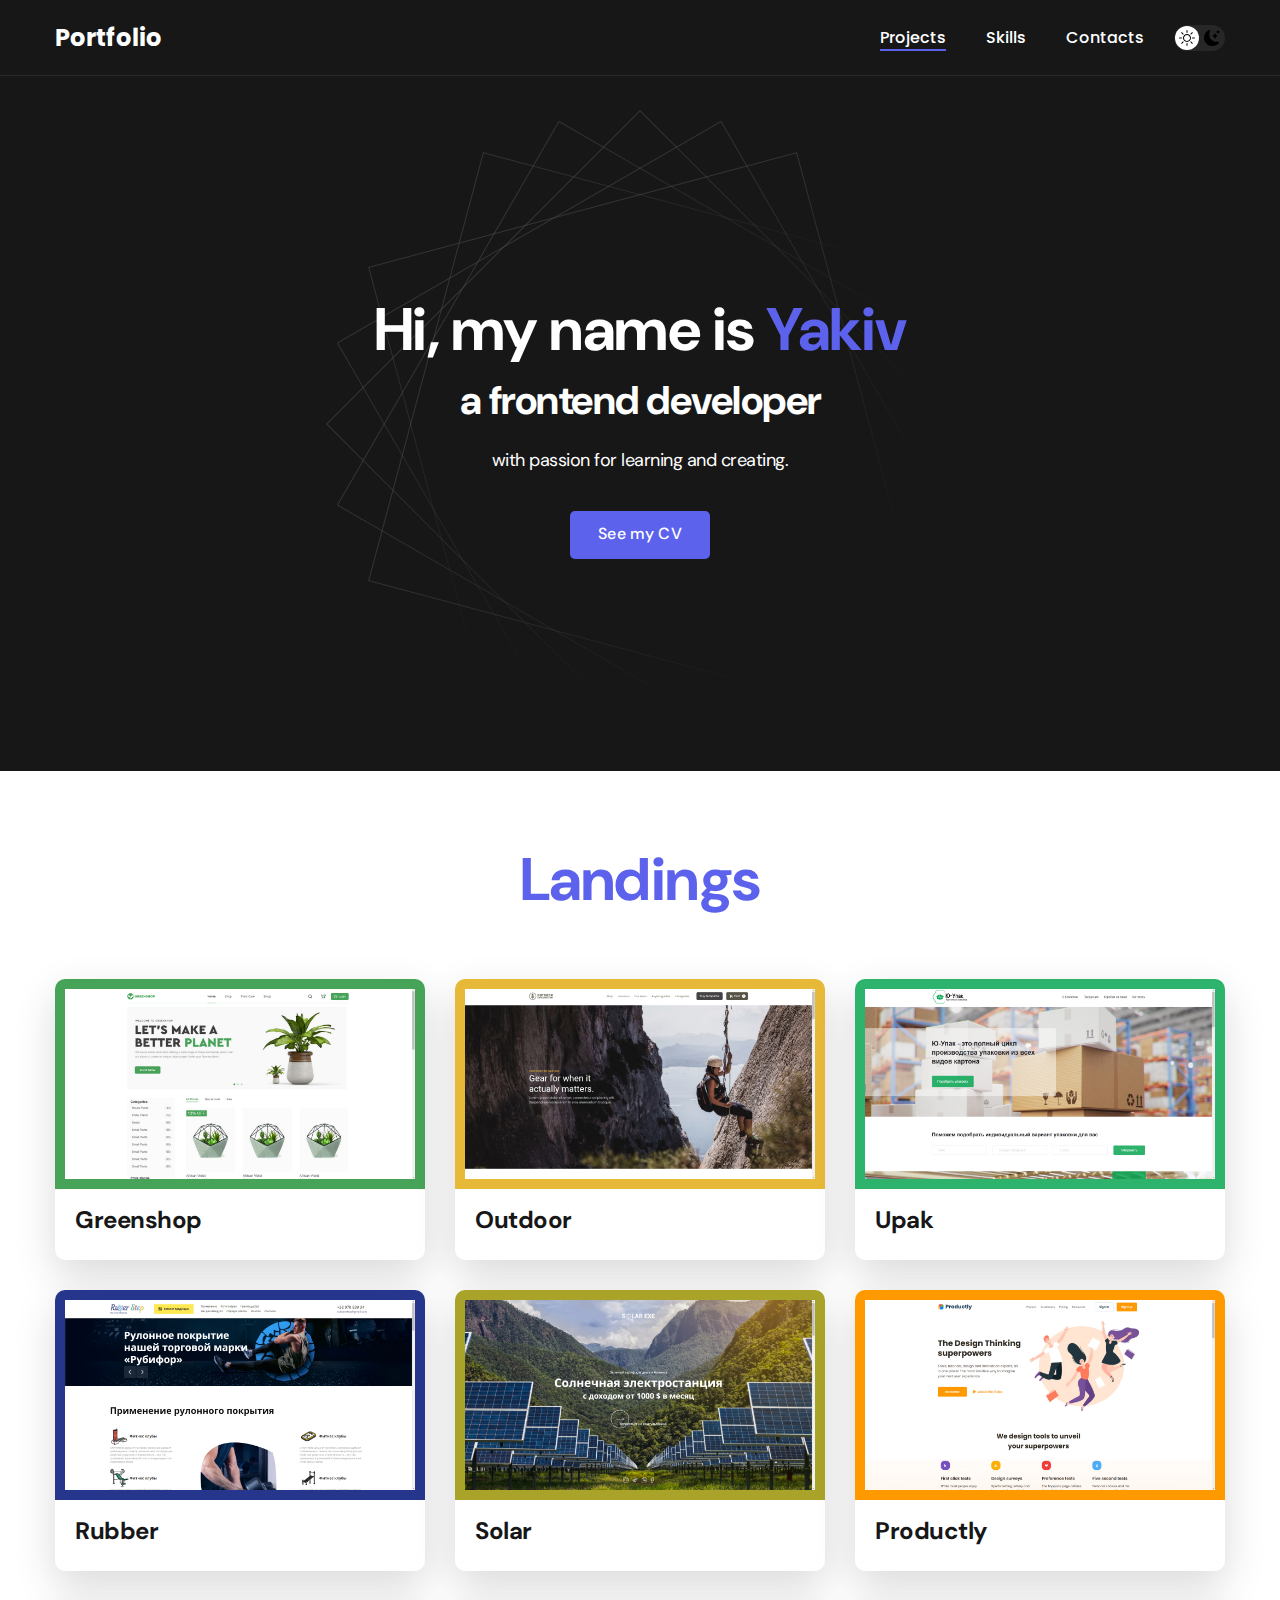
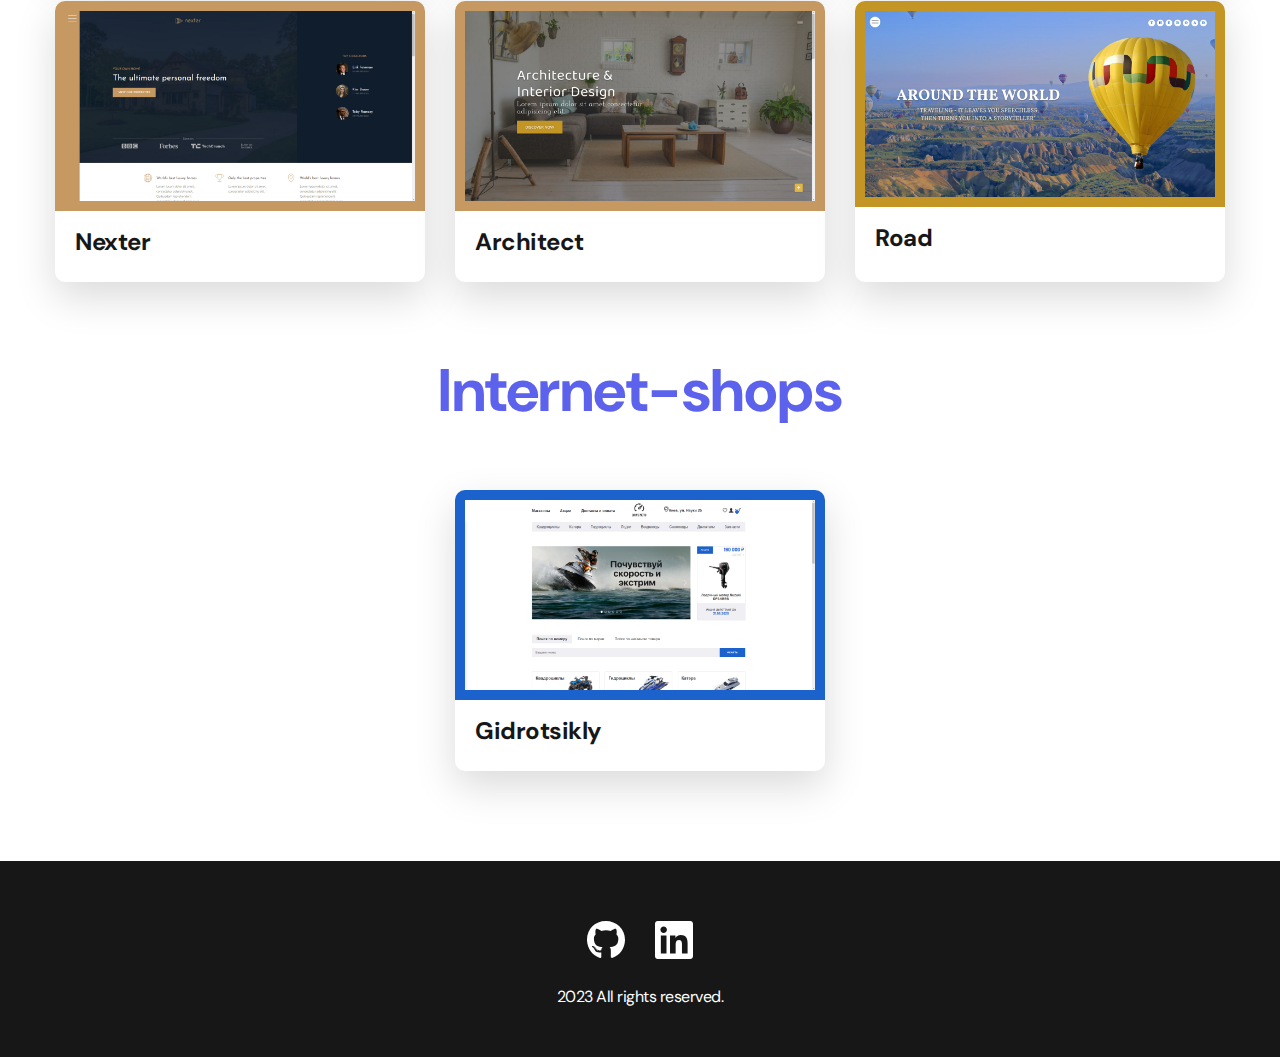
==== index.html @ d3146321 "add something" ====
<!DOCTYPE html>
<html lang="en">

<head>
  <meta charset="UTF-8">
  <meta http-equiv="X-UA-Compatible" content="IE=edge">
  <meta name="viewport" content="width=device-width, initial-scale=1.0">
  <title>Portfolio</title>
  <link rel="stylesheet" href="./css/main.css">
</head>

<body>
  <nav class="nav">
    <div class="container">
      <div class="nav-row">
        <a href="./index.html" class="logo"><strong>Portfolio</strong></a>

        <button class="dark-mode-btn">
          <img src="./img/icons/sun.svg" alt="Light mode" class="dark-mode-btn__icon">
          <img src="./img/icons/moon.svg" alt="Dark mode" class="dark-mode-btn__icon">
        </button>

        <ul class="nav-list">
          <li class="nav-list__item"><a href="./index.html" class="nav-list__link nav-list__link--active">Projects</a>
          </li>
          <li class="nav-list__item"><a href="./skills.html" class="nav-list__link">Skills</a></li>
          <li class="nav-list__item"><a href="./contacts.html" class="nav-list__link">Contacts</a></li>
        </ul>
      </div>
    </div>
  </nav>

  <header class="header">
    <div class="header__wrapper">
      <h1 class="header__title">
        <strong>Hi, my name is <em>Yakiv</em></strong><br>
        a frontend developer
      </h1>
      <div class="header__text">
        <p>with passion for learning and creating.</p>
      </div>
      <a href="https://github.com/yakovmanit/CV/blob/main/Sample_CV.pdf " class="btn">See my CV</a>
    </div>
  </header>

  <section class="section landings">
    <div class="container">
      <h2 class="title-1">Landings</h2>
      <ul class="projects">
        <li class="project">
          <a href="https://yakovmanit.github.io/greenshop/">
            <img src="./img/projects/01.jpg" alt="Project img" class="project__img project__img--1">
            <h3 class="project__title">Greenshop</h3>
          </a>
        </li>
        <li class="project">
          <a href="https://yakovmanit.github.io/outdoor/">
            <img src="./img/projects/03.jpg" alt="Project img" class="project__img project__img--3">
            <h3 class="project__title">Outdoor</h3>
          </a>
        </li>
        <li class="project">
          <a href="https://yakovmanit.github.io/upak/">
            <img src="./img/projects/02.jpg" alt="Project img" class="project__img project__img--2">
            <h3 class="project__title">Upak</h3>
          </a>
        </li>
        <li class="project">
          <a href="https://yakovmanit.github.io/rubber/">
            <img src="./img/projects/04.jpg" alt="Project img" class="project__img project__img--4">
            <h3 class="project__title">Rubber</h3>
          </a>
        </li>
        <li class="project">
          <a href="https://yakovmanit.github.io/solar/">
            <img src="./img/projects/05.jpg" alt="Project img" class="project__img project__img--5">
            <h3 class="project__title">Solar</h3>
          </a>
        </li>
        <li class="project">
          <a href="https://yakovmanit.github.io/Productly/">
            <img src="./img/projects/06.jpg" alt="Project img" class="project__img project__img--6">
            <h3 class="project__title">Productly</h3>
          </a>
        </li>
        <li class="project">
          <a href="https://yakovmanit.github.io/nexter/">
            <img src="./img/projects/07.jpg" alt="Project img" class="project__img project__img--7">
            <h3 class="project__title">Nexter</h3>
          </a>
        </li>
        <li class="project">
          <a href="https://yakovmanit.github.io/archi/">
            <img src="./img/projects/08.jpg" alt="Project img" class="project__img project__img--8">
            <h3 class="project__title">Architect</h3>
          </a>
        </li>
        <li class="project">
          <a href="https://yakovmanit.github.io/road/">
            <img src="./img/projects/09.jpg" alt="Project img" class="project__img project__img--9">
            <h3 class="project__title">Road</h3>
          </a>
        </li>
      </ul>
    </div>
  </section>

  <section class="section internet-shops">
    <div class="container">
      <h2 class="title-1">Internet-shops</h2>
      <ul class="projects">
        <li class="project">
          <a href="./shop-page-gidrotsikly.html">
            <img src="./img/projects/gidrotsikly-index.jpg" alt="Project img" class="project__img project__img--gidrotsikly">
            <h3 class="project__title">Gidrotsikly</h3>
          </a>
        </li>
      </ul>
    </div>
  </section>

  <footer class="footer">
    <div class="container">
      <div class="footer__wrapper">
        <ul class="social">
          <li class="social__item"><a href="https://github.com/yakovmanit"><img src="./img/icons/gitHub.svg"
                alt="Link"></a></li>
          <li class="social__item"><a
              href="https://www.linkedin.com/in/%D1%8F%D0%BA%D1%96%D0%B2-%D0%BC%D0%B0%D0%BD%D0%B8%D1%86%D1%8C%D0%BA%D0%B8%D0%B9-84a394285/"><img
                src="./img/icons/linkedIn.svg" alt="Link"></a></li>
        </ul>
        <div class="copyright">
          <p>2023 All rights reserved.</p>
        </div>
      </div>
    </div>
  </footer>

  <script src="./js/main.js"></script>

</body>

</html>
---- css/main.css ----
@import "./reset.css";
@import url('https://fonts.googleapis.com/css2?family=DM+Sans:wght@400;500;700&family=Poppins:wght@400;500;700&display=swap');

/*
font-family: 'DM Sans', sans-serif;
font-family: 'Poppins', sans-serif;
*/

/* * {
    border: 1px solid red;
} */

:root {
  --blackpure: #000;
  --black: #171718;
  --black-border: #26292D;
  --white: #fff;
  --purple: #5C62EC;

  --text-color: var(--black);

  --dark-bg: var(--black);
  --dark-border: var(--black-border);
  --header-text: var(--white);
  --accent: var(--purple);

  /* Light mode */
  --page-bg: var(--white);
  --text-color: var(--black);

  --title-1: var(--accent);

  --project-card-bg: var(--white);
  --project-card-text: var(--black);
  --box-shadow: 0px 5px 35px rgba(0, 0, 0, 0.25);
}

.dark {
  /* Dark mode */
  --page-bg: #252526;
  --text-color: var(--white);

  --title-1: var(--white);

  --project-card-bg: var(--black);
  --project-card-text: var(--white);
  --box-shadow: 0px 5px 35px rgba(0, 0, 0, 0.8);
}

html,
body {
  display: flex;
  flex-direction: column;
  min-height: 100vh;

  font-family: 'DM Sans', sans-serif;
  letter-spacing: -0.5px;

  /* Light mode */
  background-color: var(--page-bg);
  color: var(--text-color);
}

/* General */

.container {
  margin: 0 auto;
  padding: 0 15px;
  max-width: 1200px;
}

.none {
  display: none !important;
}

.section {
  margin: 70px 0;
}

.section+.section {
  margin-top: 0;
  margin-bottom: 90px;
}

.title-1 {
  margin-bottom: 60px;

  font-size: 60px;
  font-weight: 700;
  line-height: 1.3;
  color: var(--title-1);
  text-align: center;
}

.title-2 {
  margin-bottom: 20px;

  font-size: 40px;
  font-weight: 700;
  line-height: 1.3;
}

/* Nav */

.nav {
  padding: 20px 0;
  border-bottom: 1px solid var(--dark-border);
  background-color: var(--dark-bg);
  color: var(--header-text);
  letter-spacing: normal;
}

.nav-row {
  display: flex;
  justify-content: flex-end;
  align-items: center;
  column-gap: 30px;
  row-gap: 20px;
  flex-wrap: wrap;
}

.logo {
  margin-right: auto;
  color: var(--header-text);
  font-size: 24px;
  font-family: 'Poppins', sans-serif;
}

.logo strong {
  font-weight: 700;
}

.nav-list {
  display: flex;
  flex-wrap: wrap;
  row-gap: 10px;
  align-items: center;
  column-gap: 40px;
  font-size: 16px;
  font-weight: 500;
  font-family: 'Poppins', sans-serif;
}

.nav-list__link {
  color: var(--header-text);
  transition: opacity 0.2s ease-in;
}

.nav-list__link:hover {
  opacity: 0.8;
}

.nav-list__link--active {
  position: relative;
}

.nav-list__link--active::before {
  content: "";

  position: absolute;
  left: 0;
  top: 100%;

  display: block;
  height: 2px;
  width: 100%;
  background-color: var(--accent);
}

/* Dark mode btn */

.dark-mode-btn {
  order: 9;

  position: relative;
  display: flex;
  justify-content: space-between;

  width: 51px;
  height: 26px;
  padding: 5px;

  border-radius: 50px;
  background-color: #272727;
}

.dark-mode-btn::before {
  content: "";

  position: absolute;
  top: 1px;
  left: 1px;

  display: block;
  width: 24px;
  height: 24px;

  border-radius: 50%;
  background-color: var(--white);

  transition: left 0.2s ease-in;
}

.dark-mode-btn--active::before {
  left: 26px;
}

.dark-mode-btn__icon {
  position: relative;
  z-index: 9;
}

/* Header */

.header {
  padding: 40px 0;
  min-height: 695px;

  display: flex;
  justify-content: center;
  align-items: center;

  background-color: var(--dark-bg);
  background-image: url('./../img/header-bg.png');
  background-repeat: no-repeat;
  background-size: auto;
  background-position: center center;

  color: var(--header-text);
  text-align: center;
}

.header__wrapper {
  padding: 0 15px;
  max-width: 660px;
}

.header__title {
  margin-bottom: 20px;
  font-size: 40px;
  font-weight: 700;
  line-height: 1.4;
}

.header__title strong {
  font-size: 60px;
  font-weight: 700;
}

.header__title em {
  font-style: normal;
  color: var(--accent);
}

.header__text {
  margin-bottom: 40px;
  font-size: 18px;
  line-height: 1.333;
}

.header__text p+p {
  margin-top: 0.5em;
}

/* Btn */

.btn {
  display: inline-block;
  height: 48px;
  padding: 12px 28px;

  border-radius: 5px;
  background-color: var(--accent);
  color: var(--white);
  letter-spacing: 0.15px;
  font-size: 16px;
  font-weight: 500;

  transition: opacity 0.2s ease-in;
}

.btn:hover {
  opacity: 0.8;
}

.btn:active {
  position: relative;
  top: 1px;
}

/* Btn outline */

.btn-outline {
  display: flex;
  column-gap: 10px;
  align-items: center;

  height: 48px;
  padding: 12px 20px;

  border-radius: 5px;
  border: 1px solid var(--blackpure);
  background-color: var(--white);
  color: var(--blackpure);

  transition: opacity 0.2s ease-in;
}

.btn-outline:hover {
  opacity: 0.8;
}

.btn-outline:active {
  position: relative;
  top: 1px;
}

/* Projects  */

.projects {
  display: flex;
  justify-content: center;
  flex-wrap: wrap;
  column-gap: 30px;
  row-gap: 30px;
}

.project {
  max-width: 370px;
  background-color: var(--project-card-bg);
  box-shadow: 0 15px 40px rgba(0, 0, 0, 0.15);
  ;
  border-radius: 10px;
  transition: all .2s;
}

.project:hover {
  box-shadow: 0 20px 60px rgba(0, 0, 0, 0.2);
  transform: translateY(-2px);
}

.project__img {
  border-radius: 10px 10px 0 0;
  padding: 10px;
}

.project__img--1 {
  background-color: #46a358;
}

.project__img--2 {
  background-color: #08A652D9;
}

.project__img--3 {
  background-color: #e6b939;
}

.project__img--4 {
  background-color: #27368d;
}

.project__img--5 {
  background-color: #A9A32A;
}

.project__img--6 {
  background-color: #ff9900; 
}
.project__img--7 {
  background-color: #c69963; 
}
.project__img--8 {
  background-color: #c69963; 
}
.project__img--9 {
  background-color: #c29525; 
}

.project__img--gidrotsikly {
  background-color: #1C62CD; 
}

.project__title {
  padding: 15px 20px 25px;
  font-weight: 700;
  font-size: 24px;
  line-height: 1.3;
  color: var(--project-card-text);
}

/* Project details */

.project-details {
  margin: 0 auto;
  max-width: 865px;

  display: flex;
  flex-direction: column;
  align-items: center;

  text-align: center;
}

.project-details__cover {
  max-width: 100%;
  margin-bottom: 40px;

  box-shadow: 0px 5px 35px rgba(0, 0, 0, 0.25);
  border-radius: 10px;
}

.project-details__desc {
  margin-bottom: 30px;

  font-weight: 700;
  font-size: 24px;
  line-height: 1.3;
}

/* Content list */

.content-list {
  margin: 0 auto;
  max-width: 570px;
  display: flex;
  flex-direction: column;
  align-items: center;
  row-gap: 40px;
  text-align: center;
}

.content-list a {
  color: var(--accent);
}

.content-list__item {
  font-size: 18px;
  line-height: 1.5;
}

.content-list__item p+p {
  margin-top: 0.5em;
}

/* Footer */

.footer {
  margin-top: auto;
  padding: 60px 0 50px;
  background-color: var(--dark-bg);
  color: var(--header-text);
}

.footer__wrapper {
  display: flex;
  flex-direction: column;
  align-items: center;
  row-gap: 27px;
}

.social {
  display: flex;
  column-gap: 30px;
  align-items: center;
}

.copyright {
  font-size: 16px;
}

.copyright p+p {
  margin-top: 0.5em;
}

@media (max-width: 620px) {

  /* Header  */

  .header {
    min-height: unset;
  }

  .header__title {
    font-size: 30px;
  }

  .header__title strong {
    font-size: 40px;
  }

  /* Nav */

  .nav-row {
    justify-content: space-between;
  }

  .dark-mode-btn {
    order: 0;
  }

  /* General */

  .section {
    padding: 40px 0;
  }

  .title-1 {
    margin-bottom: 30px;
    font-size: 40px;
  }

  .title-2 {
    margin-bottom: 10px;
    font-size: 30px;
  }

  /* Projects */

  .project__title {
    font-size: 22px;
  }

  /* Project page */

  .project-details__desc {
    margin-bottom: 20px;
    font-size: 22px;
  }

  /* Content List */

  .content-list {
    row-gap: 20px;
  }

  .content-list__item {
    font-size: 16px;
  }

  /* Footer */

  .footer {
    padding: 40px 0 30px;
  }

  .footer__wrapper {
    row-gap: 20px;
  }

  /* Social */

  .social {
    column-gap: 20px;
  }

  .social__item {
    width: 28px;
  }

}

.gidrotsikly {
  margin-bottom: 90px;
}
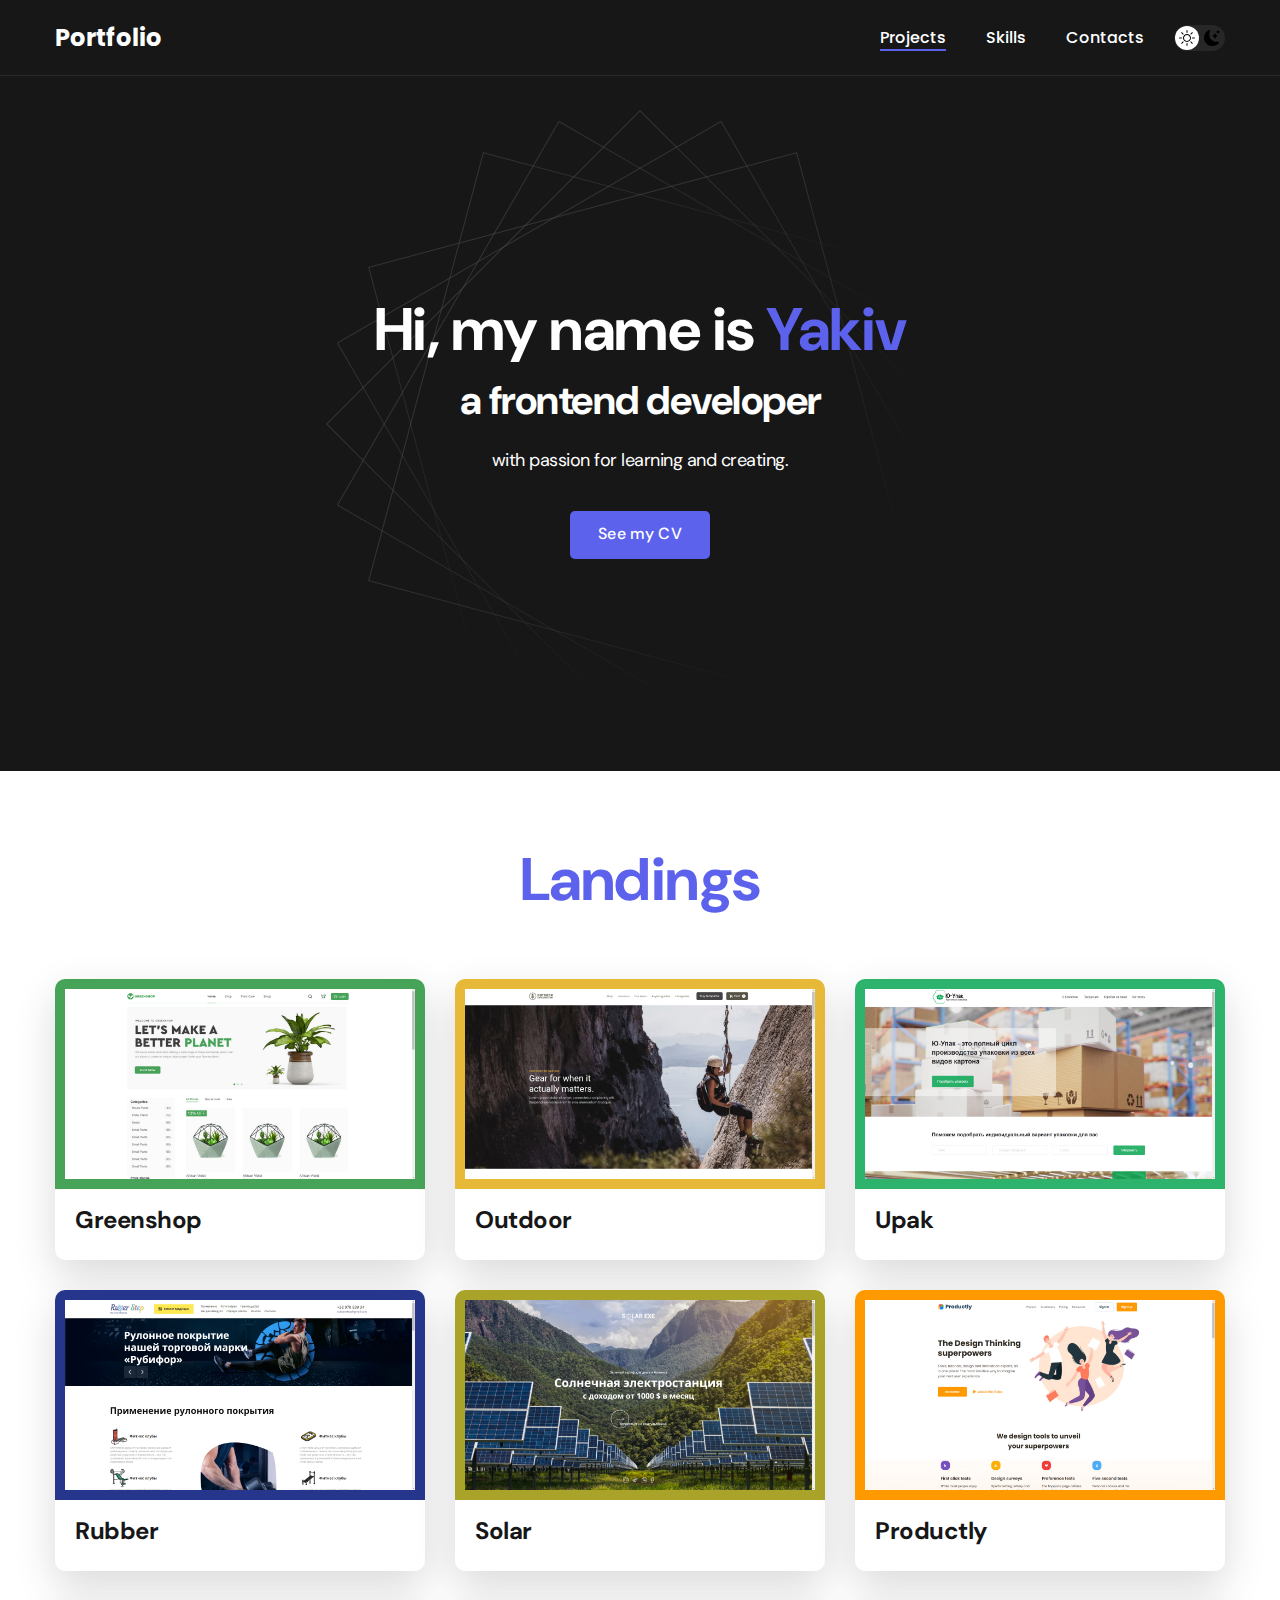
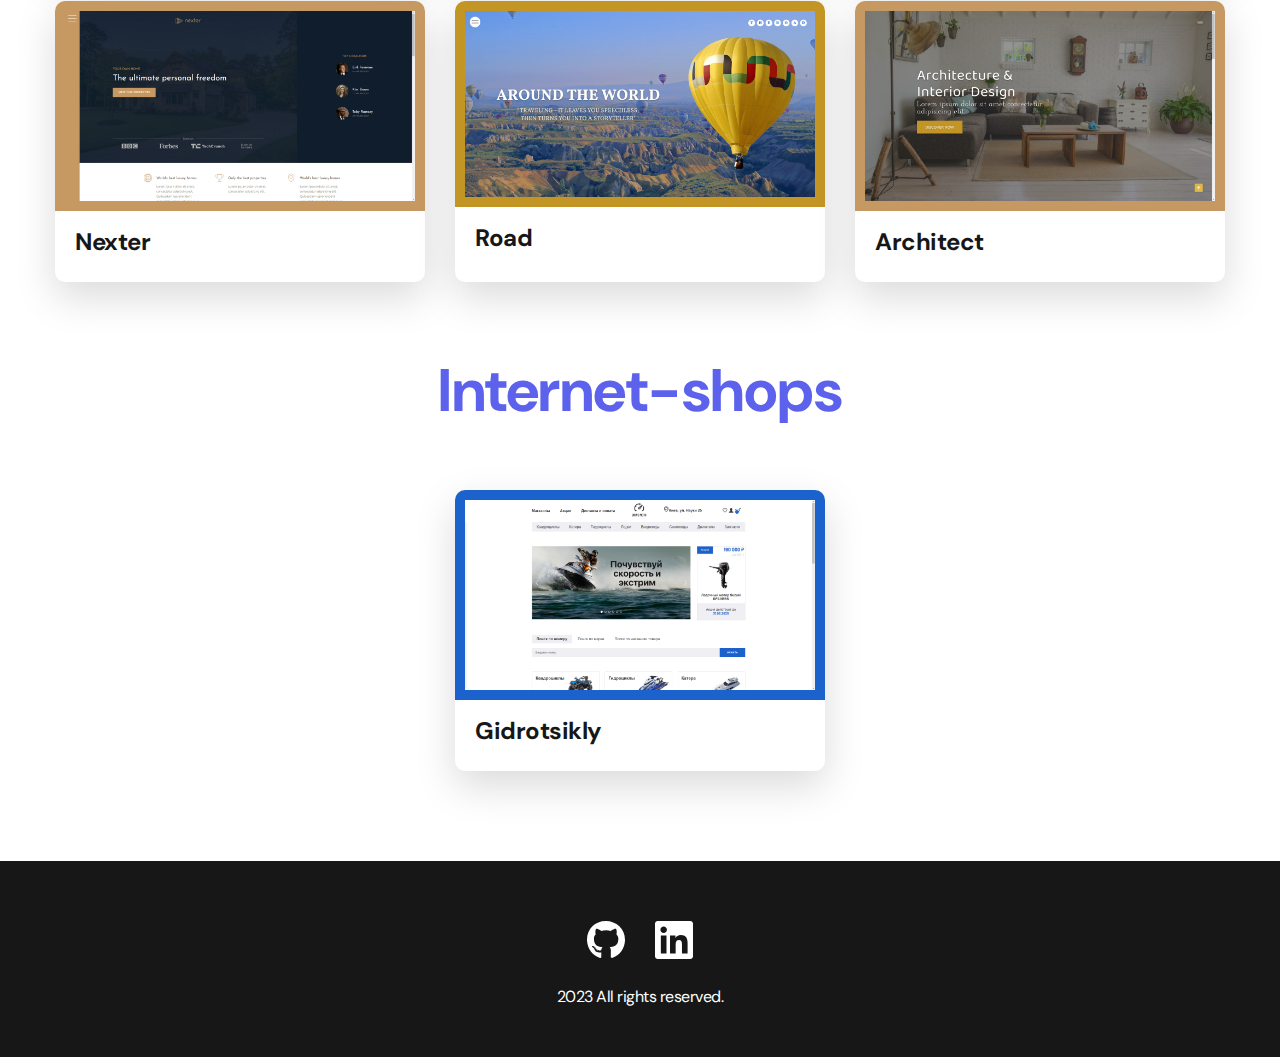
==== commit de027650: "progect order change" ====
--- a/index.html
+++ b/index.html
@@ -90,15 +90,15 @@
           </a>
         </li>
         <li class="project">
+          <a href="https://yakovmanit.github.io/road/">
+            <img src="./img/projects/09.jpg" alt="Project img" class="project__img project__img--9">
+            <h3 class="project__title">Road</h3>
+          </a>
+        </li>
+        <li class="project">
           <a href="https://yakovmanit.github.io/archi/">
             <img src="./img/projects/08.jpg" alt="Project img" class="project__img project__img--8">
             <h3 class="project__title">Architect</h3>
-          </a>
-        </li>
-        <li class="project">
-          <a href="https://yakovmanit.github.io/road/">
-            <img src="./img/projects/09.jpg" alt="Project img" class="project__img project__img--9">
-            <h3 class="project__title">Road</h3>
           </a>
         </li>
       </ul>
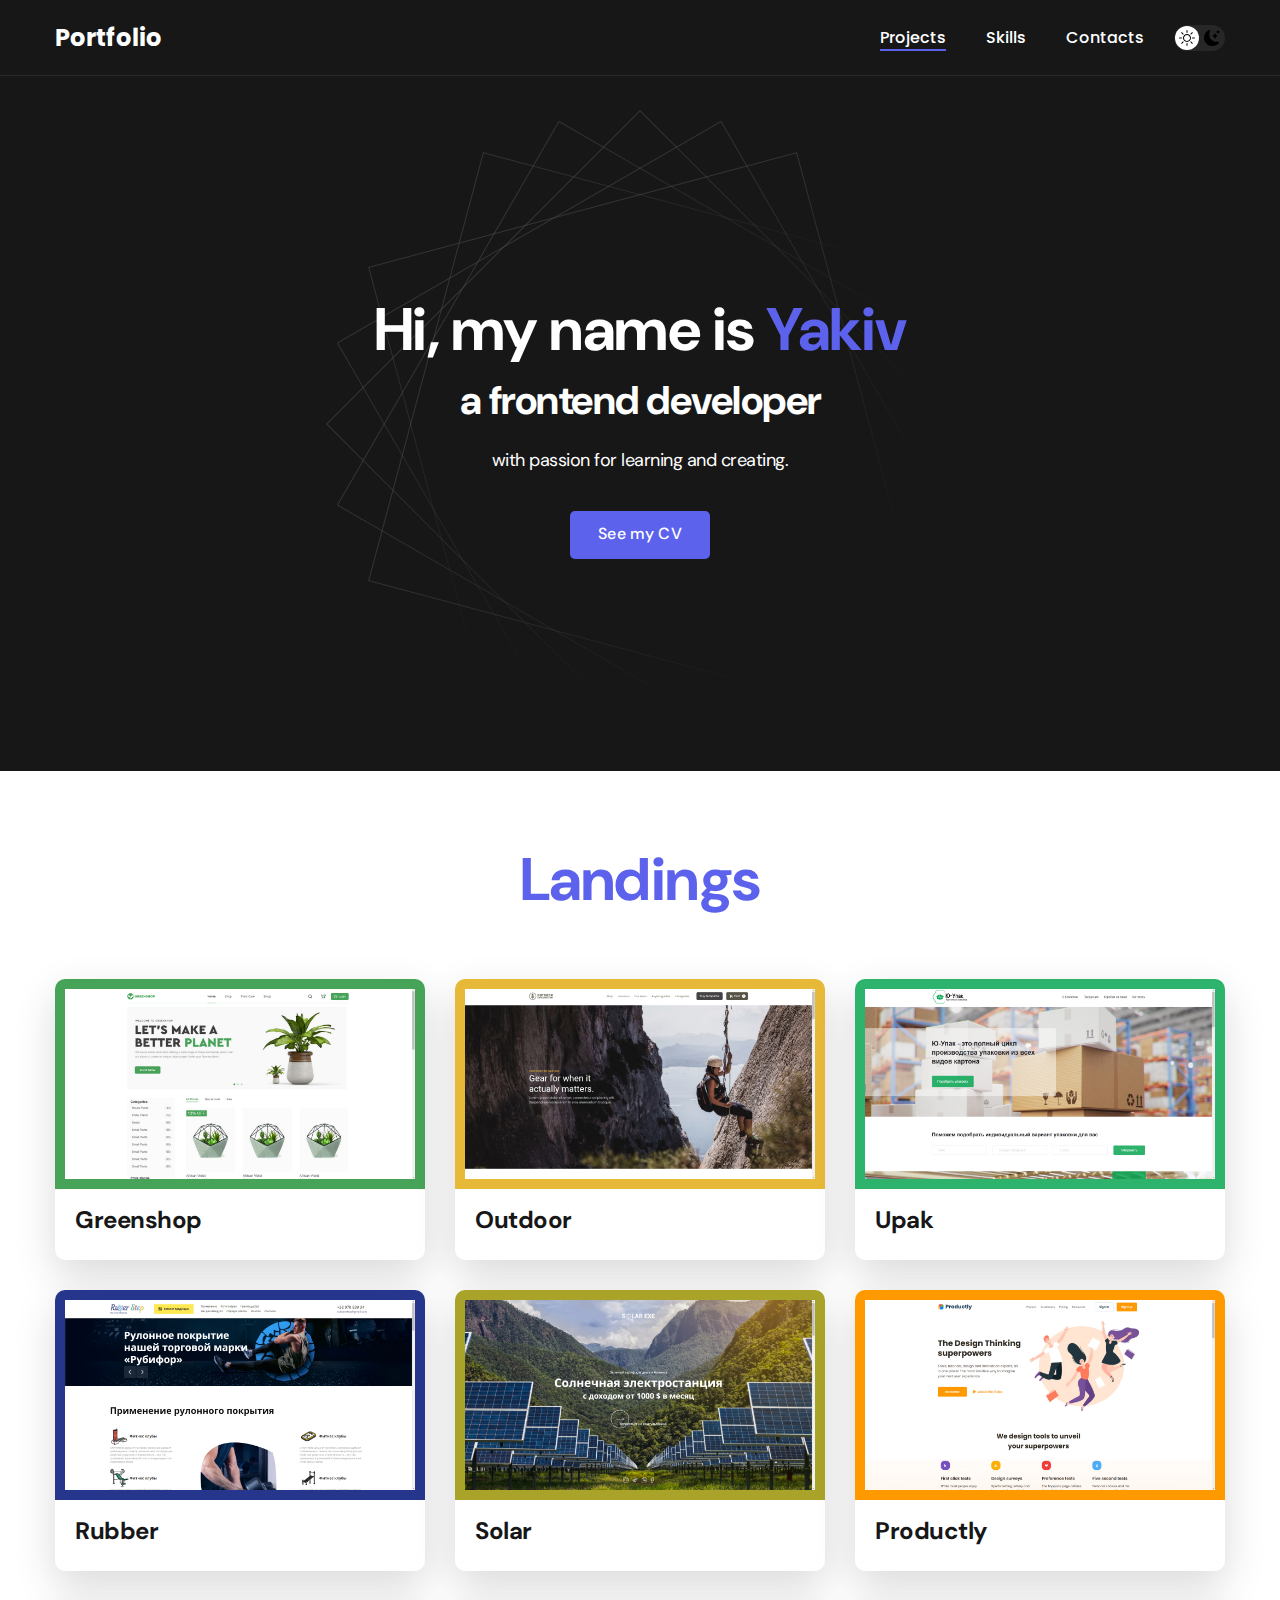
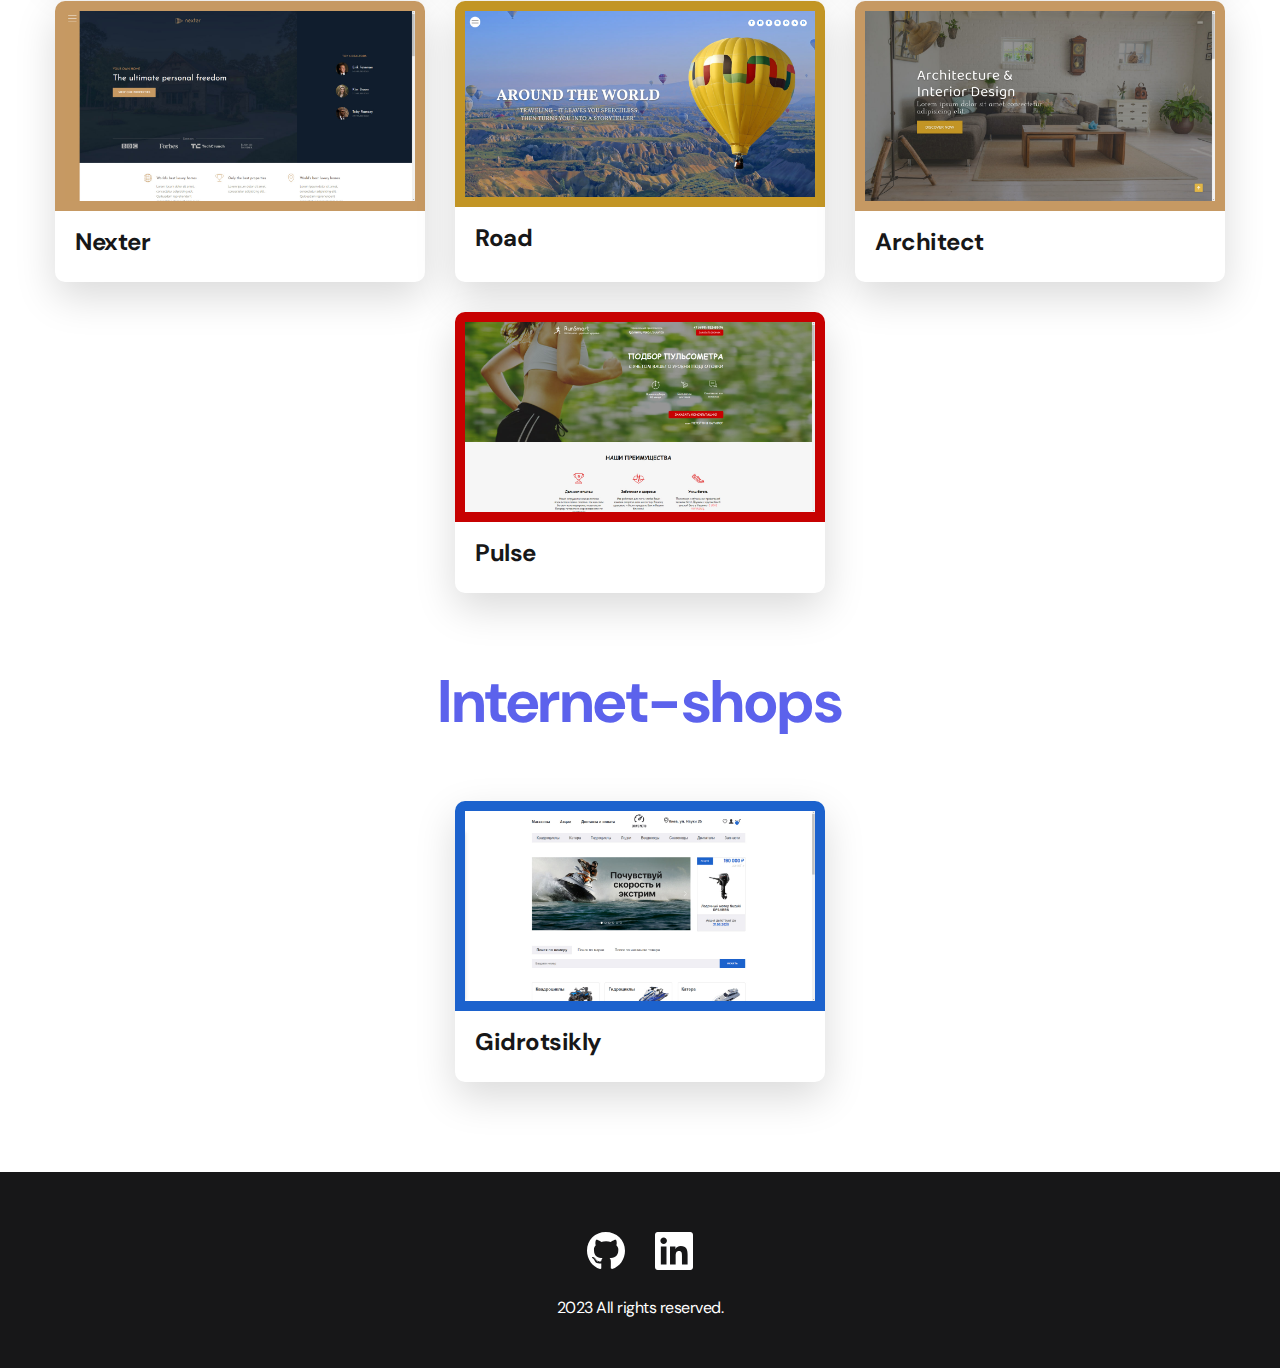
==== commit 82c79ede: "add pulse" ====
--- a/index.html
+++ b/index.html
@@ -101,6 +101,12 @@
             <h3 class="project__title">Architect</h3>
           </a>
         </li>
+        <li class="project">
+          <a href="https://yakovmanit.github.io/pulse/">
+            <img src="./img/projects/10.jpg" alt="Project img" class="project__img project__img--10">
+            <h3 class="project__title">Pulse</h3>
+          </a>
+        </li>
       </ul>
     </div>
   </section>
--- a/css/main.css
+++ b/css/main.css
@@ -376,6 +376,9 @@
 .project__img--9 {
   background-color: #c29525; 
 }
+.project__img--10 {
+  background-color: #c70101; 
+}
 
 .project__img--gidrotsikly {
   background-color: #1C62CD; 
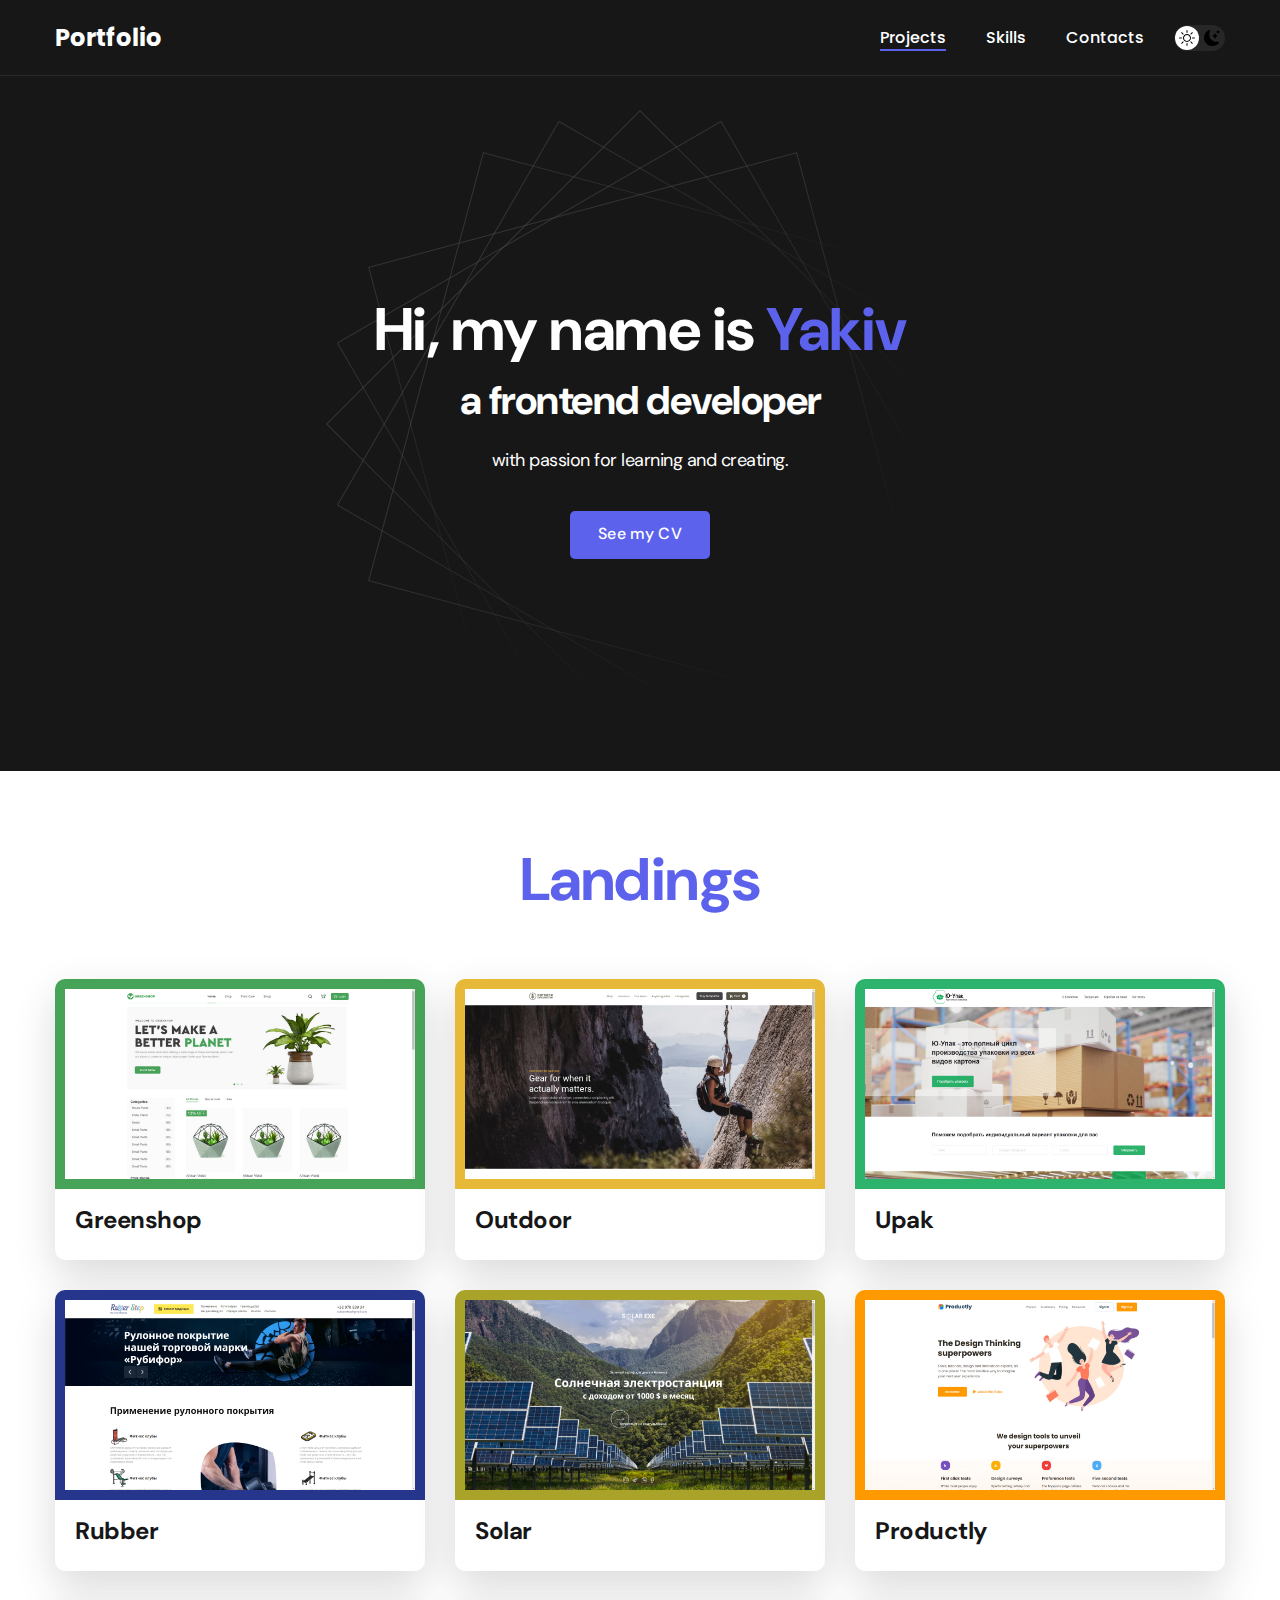
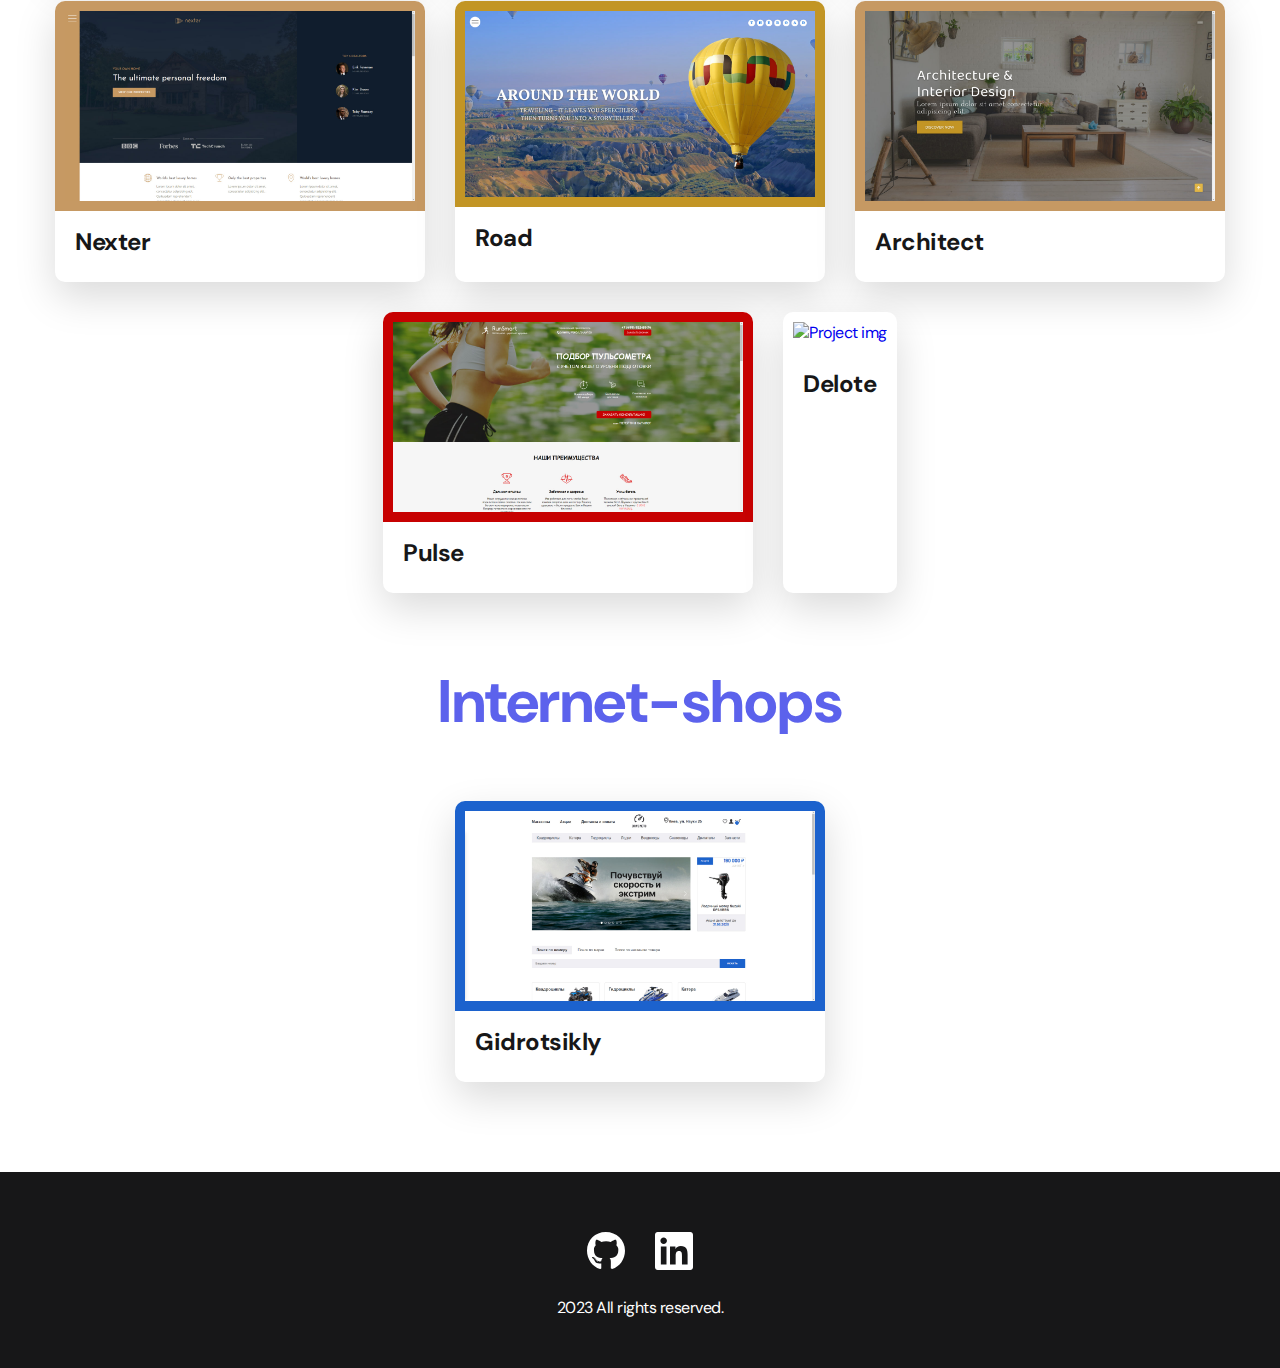
==== commit 09dc8b81: "add Delote" ====
--- a/index.html
+++ b/index.html
@@ -39,7 +39,7 @@
       <div class="header__text">
         <p>with passion for learning and creating.</p>
       </div>
-      <a href="https://github.com/yakovmanit/CV/blob/main/Sample_CV.pdf " class="btn">See my CV</a>
+      <a href="https://github.com/yakovmanit/CV/blob/main/cv.pdf" class="btn">See my CV</a>
     </div>
   </header>
 
@@ -107,6 +107,12 @@
             <h3 class="project__title">Pulse</h3>
           </a>
         </li>
+        <li class="project">
+          <a href="https://yakovmanit.github.io/Delote-page/">
+            <img src="./img/projects/11.jpg" alt="Project img" class="project__img project__img--11">
+            <h3 class="project__title">Delote</h3>
+          </a>
+        </li>
       </ul>
     </div>
   </section>
@@ -146,4 +152,4 @@
 
 </body>
 
-</html>+</html>
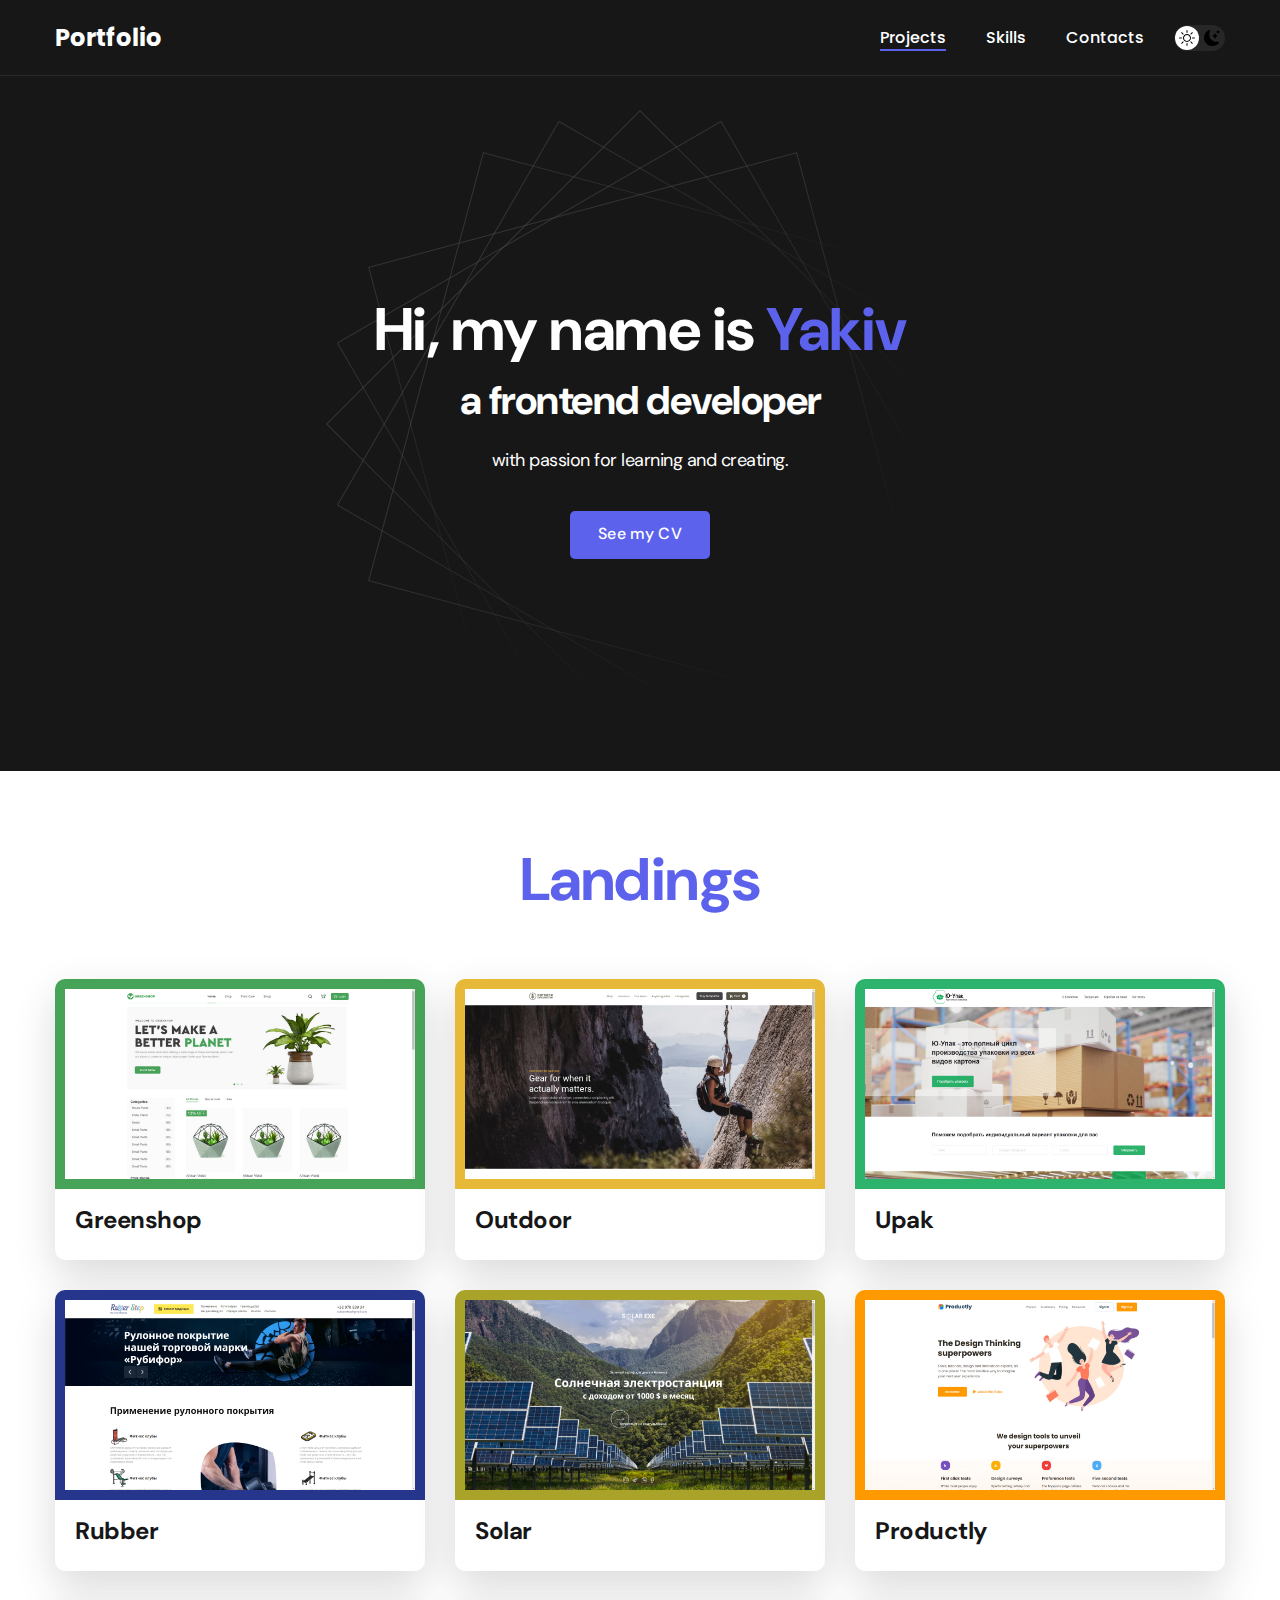
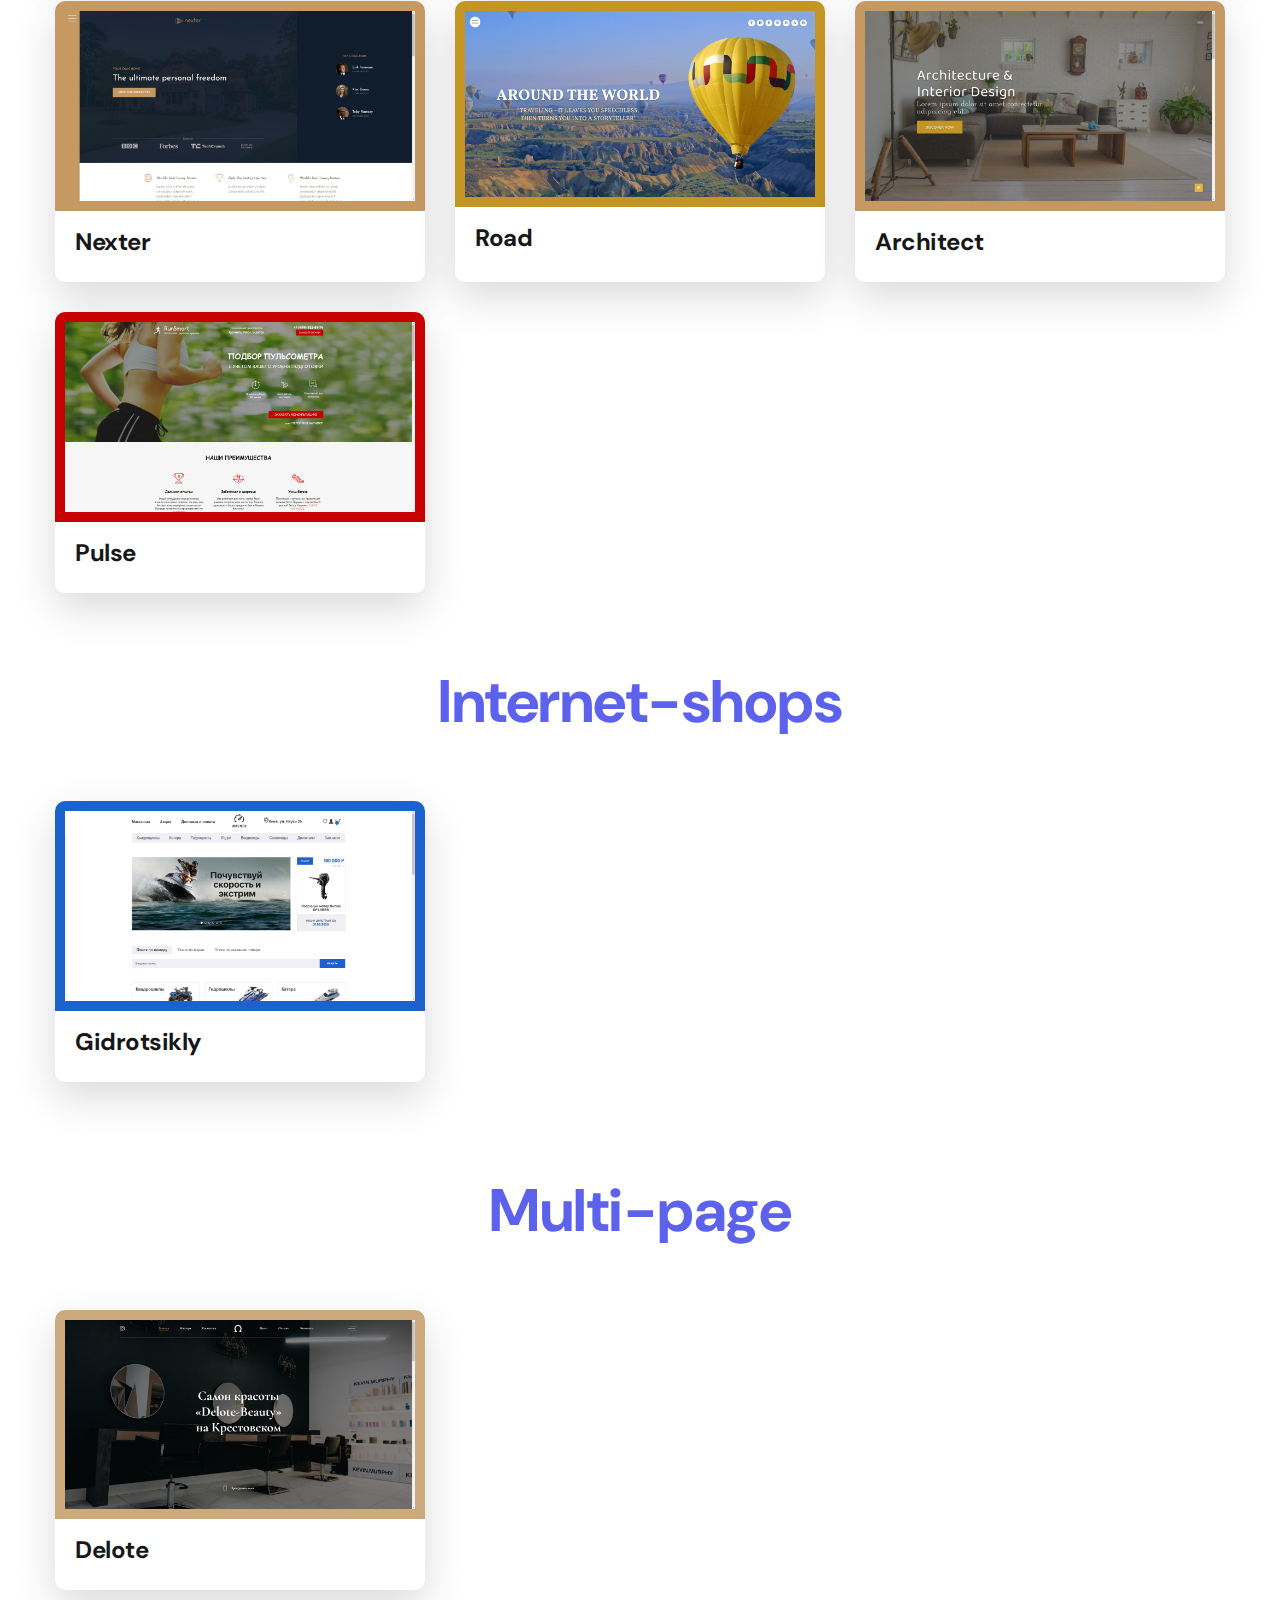
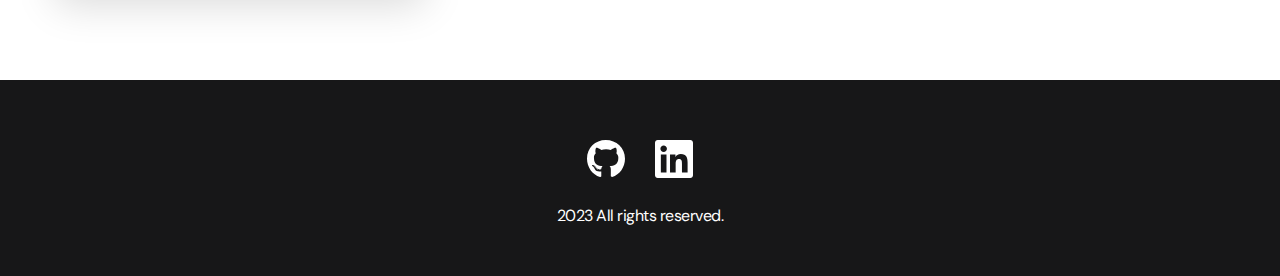
==== commit 9894b395: "add multi-page section and delote pages" ====
--- a/index.html
+++ b/index.html
@@ -107,12 +107,6 @@
             <h3 class="project__title">Pulse</h3>
           </a>
         </li>
-        <li class="project">
-          <a href="https://yakovmanit.github.io/Delote-page/">
-            <img src="./img/projects/11.jpg" alt="Project img" class="project__img project__img--11">
-            <h3 class="project__title">Delote</h3>
-          </a>
-        </li>
       </ul>
     </div>
   </section>
@@ -125,6 +119,20 @@
           <a href="./shop-page-gidrotsikly.html">
             <img src="./img/projects/gidrotsikly-index.jpg" alt="Project img" class="project__img project__img--gidrotsikly">
             <h3 class="project__title">Gidrotsikly</h3>
+          </a>
+        </li>
+      </ul>
+    </div>
+  </section>
+
+  <section class="section multi-page">
+    <div class="container">
+      <h2 class="title-1">Multi-page</h2>
+      <ul class="projects">
+        <li class="project">
+          <a href="./multi-page.html">
+            <img src="./img/multi-page/delote-index.jpg" alt="Project img" class="project__img project__img--delote">
+            <h3 class="project__title">Delote</h3>
           </a>
         </li>
       </ul>
--- a/css/main.css
+++ b/css/main.css
@@ -318,11 +318,12 @@
 /* Projects  */
 
 .projects {
-  display: flex;
-  justify-content: center;
+  display: grid;
   flex-wrap: wrap;
   column-gap: 30px;
   row-gap: 30px;
+  grid-template-columns: repeat(3, 1fr);
+
 }
 
 .project {
@@ -365,23 +366,35 @@
 }
 
 .project__img--6 {
-  background-color: #ff9900; 
-}
+  background-color: #ff9900;
+}
+
 .project__img--7 {
-  background-color: #c69963; 
-}
+  background-color: #c69963;
+}
+
 .project__img--8 {
-  background-color: #c69963; 
-}
+  background-color: #c69963;
+}
+
 .project__img--9 {
-  background-color: #c29525; 
-}
+  background-color: #c29525;
+}
+
 .project__img--10 {
-  background-color: #c70101; 
+  background-color: #c70101;
+}
+
+.project__img--11 {
+  background-color: #cdaa7d;
 }
 
 .project__img--gidrotsikly {
-  background-color: #1C62CD; 
+  background-color: #1C62CD;
+}
+
+.project__img--delote {
+  background-color: #cdaa7d; 
 }
 
 .project__title {
@@ -565,4 +578,27 @@
 
 .gidrotsikly {
   margin-bottom: 90px;
-}+}
+
+@media only screen and (max-width: 768px) {
+  .projects {
+    grid-template-columns: repeat(2, 1fr);
+    gap: 15px;
+  }
+
+  .project__title {
+    padding: 10px 15px 10px;
+    font-size: 20px;
+  }
+
+  .project__img {
+    border-radius: 7px 7px 0 0;
+    padding: 5px;
+  }
+}
+
+@media only screen and (max-width: 425px) {
+  .projects {
+    gap: 10px;
+  }
+}
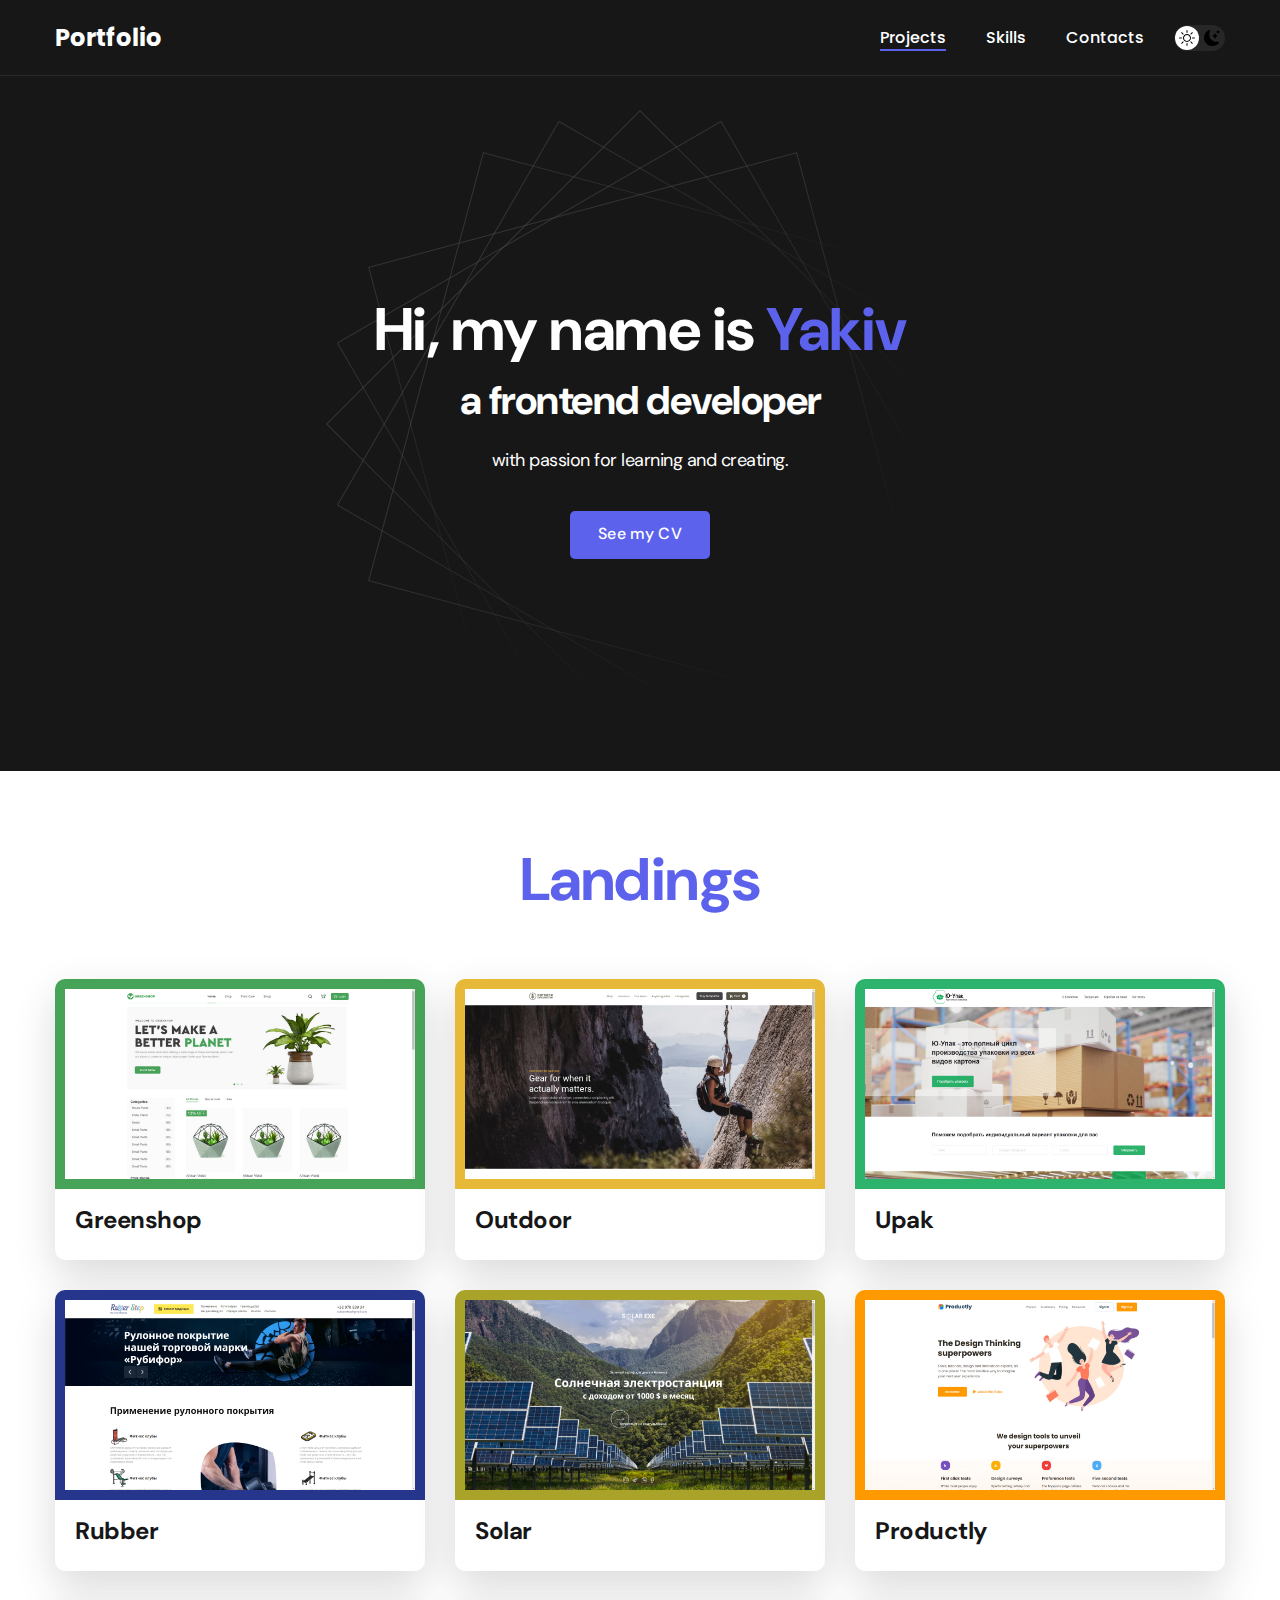
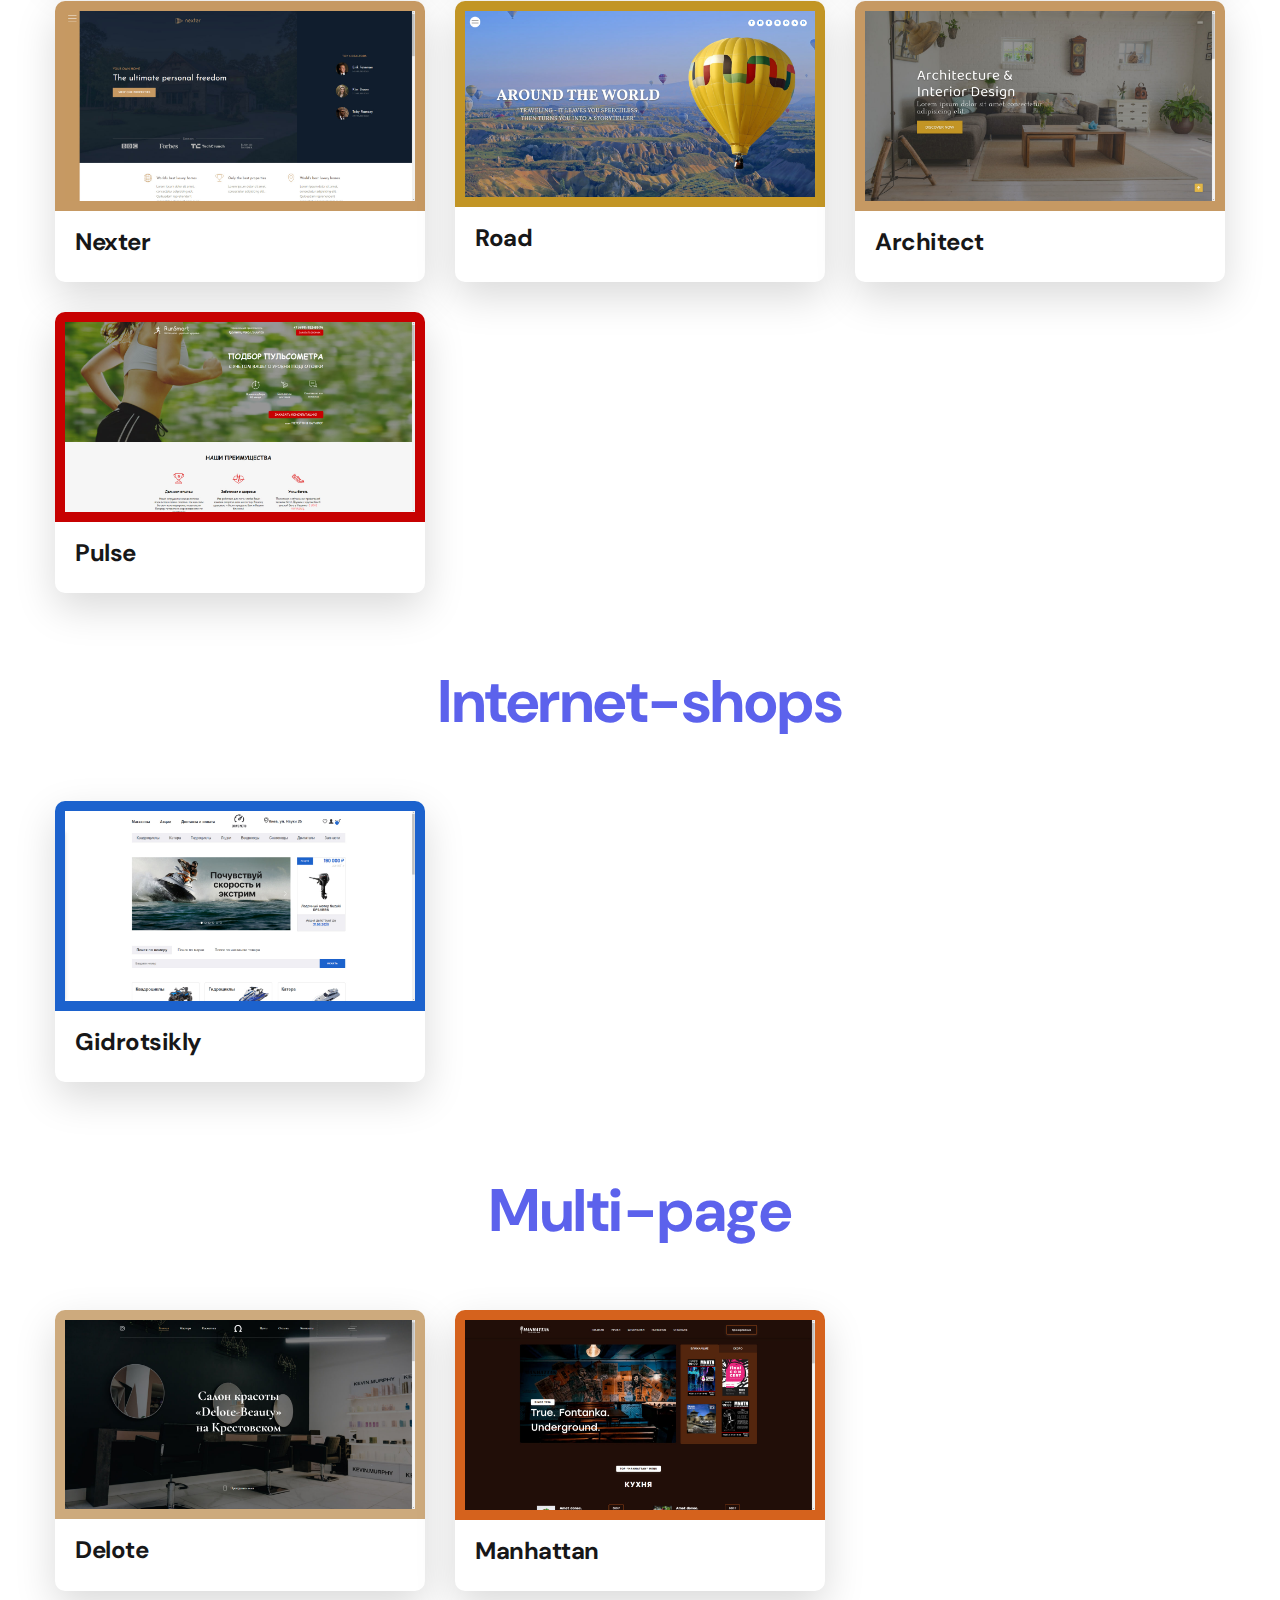
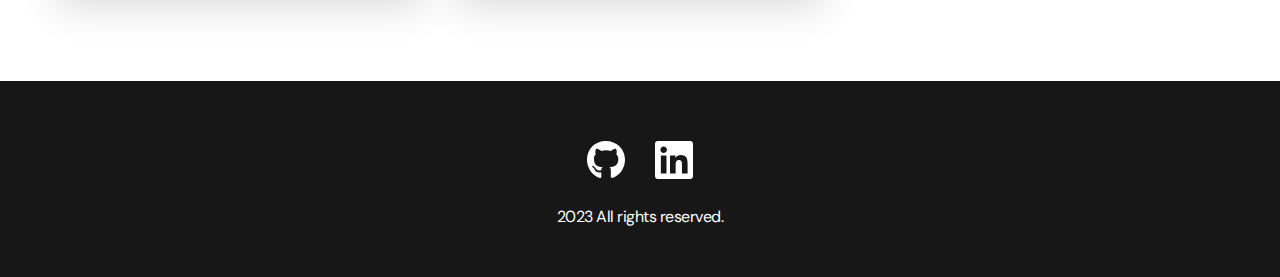
==== commit b53562e7: "add manhattan" ====
--- a/index.html
+++ b/index.html
@@ -135,6 +135,12 @@
             <h3 class="project__title">Delote</h3>
           </a>
         </li>
+        <li class="project">
+          <a href="./multi-page-2.html">
+            <img src="./img/multi-page/manhattan-index.jpg" alt="Project img" class="project__img project__img--manhattan">
+            <h3 class="project__title">Manhattan</h3>
+          </a>
+        </li>
       </ul>
     </div>
   </section>
--- a/css/main.css
+++ b/css/main.css
@@ -397,6 +397,10 @@
   background-color: #cdaa7d; 
 }
 
+.project__img--manhattan {
+  background-color: #D5621D; 
+}
+
 .project__title {
   padding: 15px 20px 25px;
   font-weight: 700;
